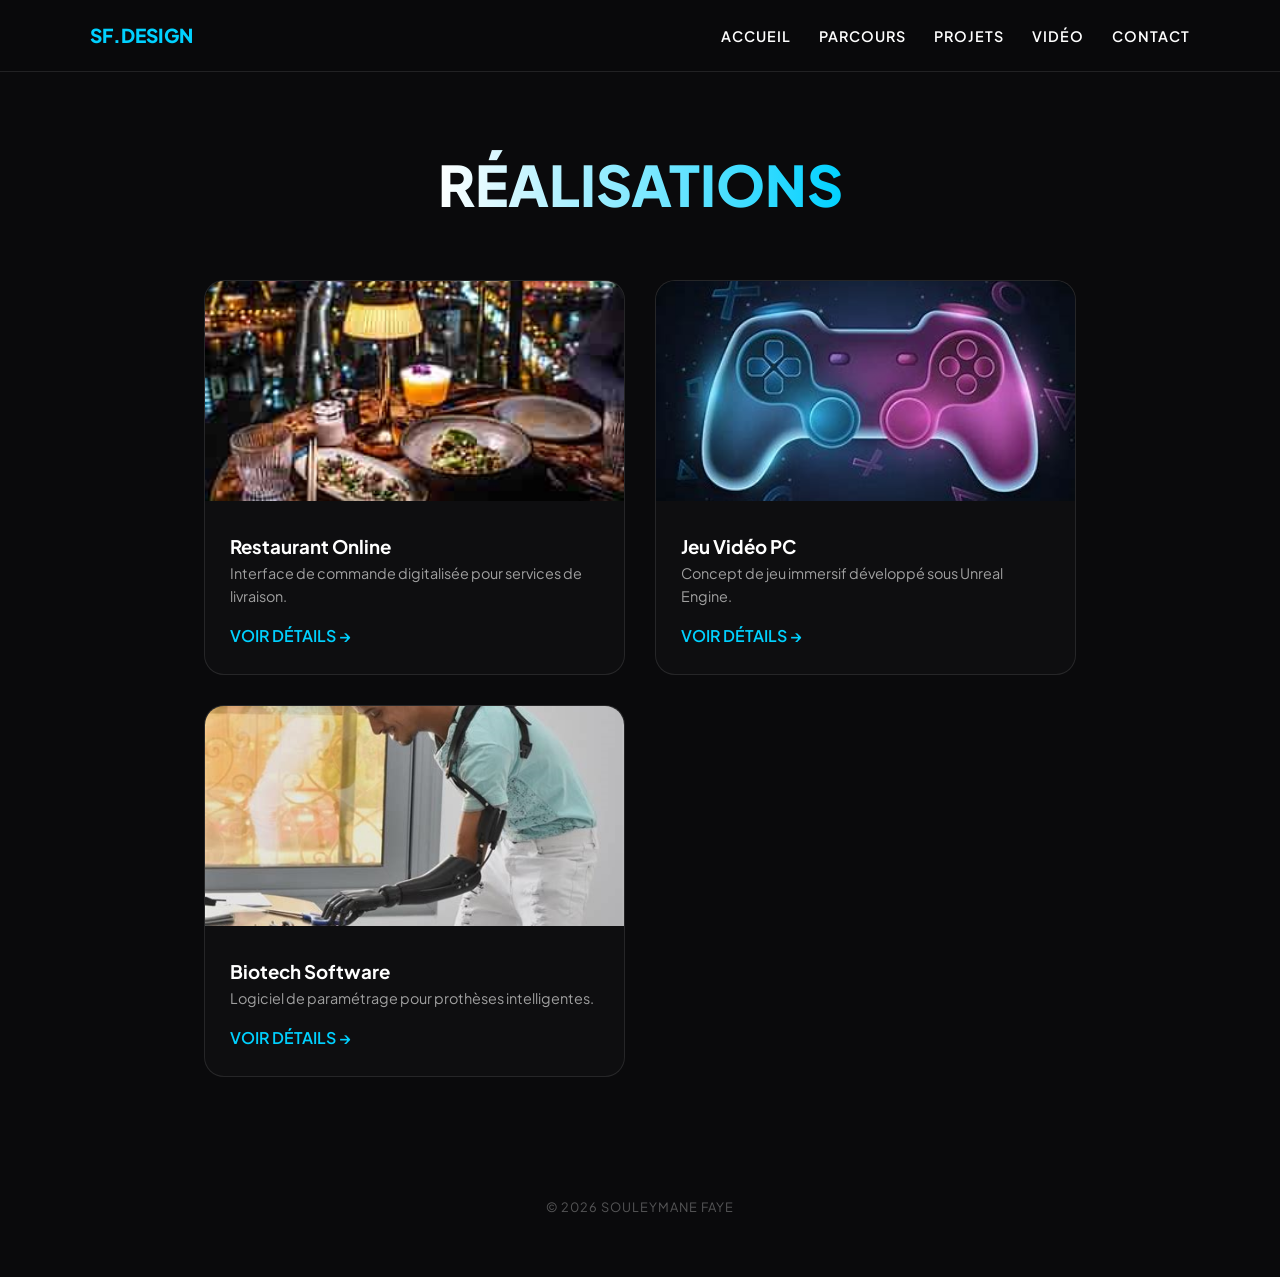
==== projects.html @ dd5fc980 "Initial commit" ====
<!DOCTYPE html>
<html lang="fr">

<head>
    <meta charset="UTF-8">
    <title>Mes Réalisations | SF</title>
    <link rel="icon" type="image/png" href="images/Logos.ico">
    <link rel="stylesheet" href="style.css">
</head>

<body>
    <nav class="navbar">
        <div class="nav-container">
            <div style="font-weight:800; color:var(--primary); font-size: 1.2rem;">SF.DESIGN</div>
            <div class="nav-links">
                <a href="index.html">Accueil</a>
                <a href="about.html">Parcours</a>
                <a href="projects.html">Projets</a>
                <a href="video.html">Vidéo</a>
                <a href="contact.html">Contact</a>
            </div>
        </div>
    </nav>

    <main>
        <h1>RÉALISATIONS</h1>
        <div class="grid">
            <div class="card">
                <img src="./images/resto.jpg" alt="Restaurant en ligne">
                <div class="card-body">
                    <h3>Restaurant Online</h3>
                    <p style="color: var(--text-dim); font-size: 0.9rem; margin-bottom: 15px;">Interface de commande
                        digitalisée pour services de livraison.</p>
                    <a href="grand.html#resto"
                        style="color: var(--primary); text-decoration: none; font-weight: 600;">VOIR DÉTAILS →</a>
                </div>
            </div>

            <div class="card">
                <img src="./images/jeux.jpg" alt="Jeu Vidéo">
                <div class="card-body">
                    <h3>Jeu Vidéo PC</h3>
                    <p style="color: var(--text-dim); font-size: 0.9rem; margin-bottom: 15px;">Concept de jeu immersif
                        développé sous Unreal Engine.</p>
                    <a href="grand.html#jeu"
                        style="color: var(--primary); text-decoration: none; font-weight: 600;">VOIR DÉTAILS →</a>
                </div>
            </div>

            <div class="card">
                <img src="./images/prothèse.jpg" alt="Prothèse Intelligente">
                <div class="card-body">
                    <h3>Biotech Software</h3>
                    <p style="color: var(--text-dim); font-size: 0.9rem; margin-bottom: 15px;">Logiciel de paramétrage
                        pour prothèses intelligentes.</p>
                    <a href="grand.html#pro"
                        style="color: var(--primary); text-decoration: none; font-weight: 600;">VOIR DÉTAILS →</a>
                </div>
            </div>
        </div>
    </main>

    <footer>© 2026 SOULEYMANE FAYE</footer>
</body>

</html>
---- style.css ----
@import url('https://fonts.googleapis.com/css2?family=Plus+Jakarta+Sans:wght@300;400;600;800&display=swap');

:root {
    --primary: #00d1ff;
    --bg: #0a0a0c;
    --card: rgba(255, 255, 255, 0.05);
    --border: rgba(255, 255, 255, 0.1);
    --text: #ffffff;
    --text-dim: #a0a0a0;
}

* {
    margin: 0;
    padding: 0;
    box-sizing: border-box;
}

body {
    background: var(--bg);
    color: var(--text);
    font-family: 'Plus Jakarta Sans', sans-serif;
    line-height: 1.6;
}

/* NAVIGATION ULTRA-PROPRE */
.navbar {
    position: fixed;
    top: 0;
    width: 100%;
    background: rgba(10, 10, 12, 0.95);
    backdrop-filter: blur(15px);
    border-bottom: 1px solid var(--border);
    z-index: 1000;
    padding: 20px 0;
}

.nav-container {
    width: 90%;
    max-width: 1100px;
    margin: 0 auto;
    display: flex;
    justify-content: space-between;
    align-items: center;
}

.nav-links a {
    color: white;
    text-decoration: none;
    margin-left: 25px;
    font-weight: 600;
    transition: 0.3s;
    font-size: 0.9rem;
    text-transform: uppercase;
    letter-spacing: 1px;
}

.nav-links a:hover {
    color: var(--primary);
}

/* STRUCTURE & CENTRAGE */
main {
    padding: 140px 5% 60px;
    max-width: 1000px;
    margin: 0 auto;
    display: flex;
    flex-direction: column;
    align-items: center;
    /* Centre tout le contenu horizontalement */
}

h1 {
    font-size: clamp(2rem, 8vw, 3.5rem);
    text-align: center;
    margin-bottom: 50px;
    font-weight: 800;
    background: linear-gradient(to right, #fff, var(--primary));
    -webkit-background-clip: text;
    -webkit-text-fill-color: transparent;
}

section {
    background: var(--card);
    border: 1px solid var(--border);
    border-radius: 24px;
    padding: 40px;
    margin-bottom: 40px;
    width: 100%;
    /* S'adapte au main centré */
    box-shadow: 0 10px 30px rgba(0, 0, 0, 0.3);
}

/* PAGE ACCUEIL : PHOTO & TEXTE */
.hero-content {
    display: flex;
    gap: 40px;
    align-items: center;
    justify-content: center;
    flex-wrap: wrap;
    text-align: center;
}

.profile-img {
    width: 280px;
    height: 280px;
    border-radius: 50%;
    /* Cercle parfait */
    border: 4px solid var(--primary);
    object-fit: cover;
    box-shadow: 0 0 20px rgba(0, 209, 255, 0.3);
}

/* PAGE VIDEO : CENTRAGE TOTAL */
.video-wrapper {
    display: flex;
    justify-content: center;
    align-items: center;
    width: 100%;
}

video {
    width: 100%;
    max-width: 800px;
    border-radius: 15px;
    border: 1px solid var(--border);
    box-shadow: 0 20px 40px rgba(0, 0, 0, 0.5);
}

/* PAGE CONTACT : ICONES & FORMULAIRE */
.contact-container {
    display: grid;
    grid-template-columns: repeat(auto-fit, minmax(300px, 1fr));
    gap: 40px;
    width: 100%;
}

.contact-info {
    display: flex;
    flex-direction: column;
    gap: 20px;
}

.info-item {
    display: flex;
    align-items: center;
    gap: 15px;
}

.info-item img {
    width: 24px;
    height: 24px;
    filter: invert(1);
    /* Rend les icônes noires blanches */
}

.form-group {
    margin-bottom: 20px;
}

input,
textarea {
    width: 100%;
    padding: 15px;
    background: rgba(255, 255, 255, 0.03);
    border: 1px solid var(--border);
    border-radius: 12px;
    color: white;
    font-family: inherit;
}

button {
    background: var(--primary);
    color: #000;
    font-weight: 800;
    border: none;
    padding: 18px;
    border-radius: 12px;
    cursor: pointer;
    width: 100%;
    transition: 0.3s;
}

button:hover {
    transform: scale(1.02);
    background: #fff;
}

/* GRILLE PROJETS (projects.html) */
.grid {
    display: grid;
    grid-template-columns: repeat(auto-fit, minmax(300px, 1fr));
    gap: 30px;
    width: 100%;
}

.card {
    background: rgba(255, 255, 255, 0.02);
    border-radius: 20px;
    border: 1px solid var(--border);
    overflow: hidden;
    transition: 0.4s;
}

.card:hover {
    transform: translateY(-10px);
    border-color: var(--primary);
}

.card img {
    width: 100%;
    height: 220px;
    object-fit: cover;
}

.card-body {
    padding: 25px;
}

footer {
    text-align: center;
    padding: 60px;
    opacity: 0.3;
    font-size: 0.8rem;
    letter-spacing: 1px;
}
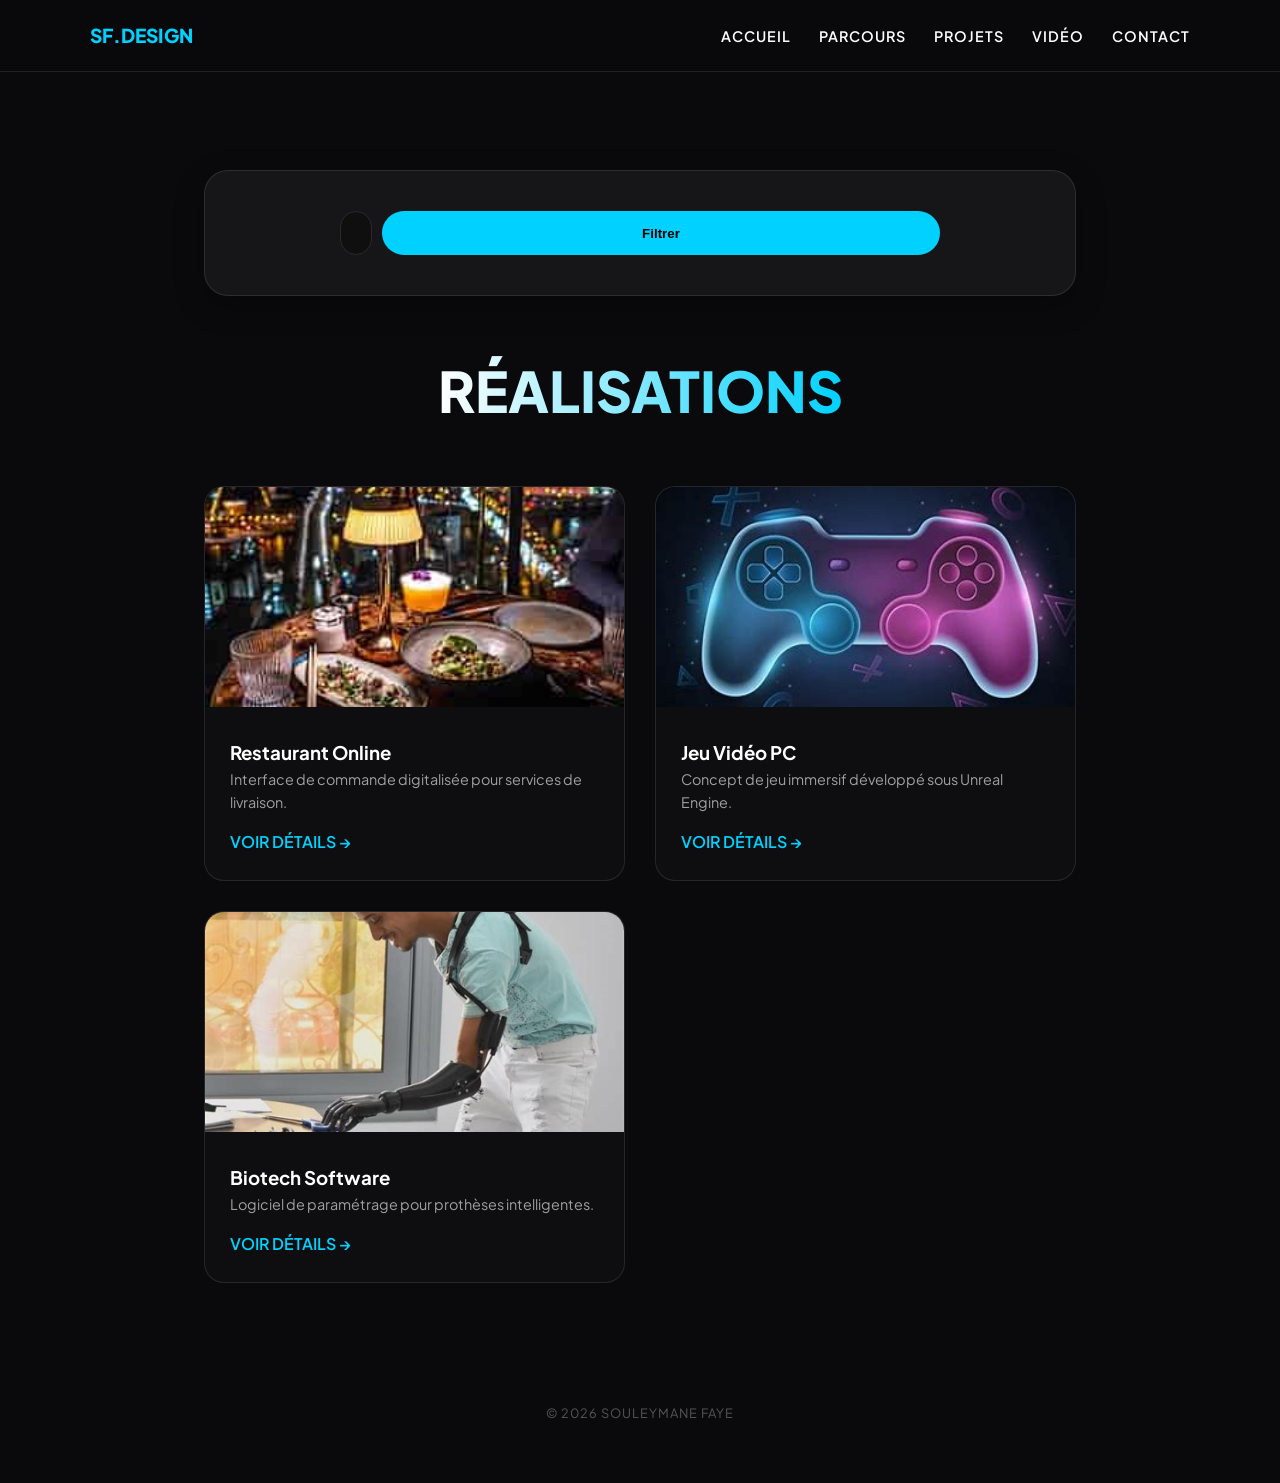
==== commit 10006b7c: "mise" ====
--- a/projects.html
+++ b/projects.html
@@ -23,6 +23,15 @@
     </nav>
 
     <main>
+        <section class="search-section">
+            <form action="#" method="GET" class="search-bar">
+                <label for="search" class="sr-only">Rechercher un projet :</label>
+                <div class="search-wrapper">
+                    <input type="text" id="search" name="q" placeholder="Ex: PHP, Arduino, MySQL...">
+                    <button type="submit" class="search-button">Filtrer</button>
+                </div>
+            </form>
+        </section>
         <h1>RÉALISATIONS</h1>
         <div class="grid">
             <div class="card">
--- a/style.css
+++ b/style.css
@@ -222,4 +222,100 @@
     opacity: 0.3;
     font-size: 0.8rem;
     letter-spacing: 1px;
+}
+/* --- Styles des Formulaires --- */
+
+.request-container {
+    margin-top: 40px;
+    padding: 30px;
+}
+
+.form-title {
+    color: var(--primary);
+    margin-bottom: 25px;
+    font-size: 1.5rem;
+}
+
+.input-group {
+    margin-bottom: 20px;
+    display: flex;
+    flex-direction: column;
+}
+
+.input-group label {
+    margin-bottom: 10px;
+    color: var(--primary);
+    font-weight: 600;
+}
+
+/* Style des champs de saisie */
+input[type="text"],
+input[type="date"],
+select,
+textarea {
+    padding: 12px 15px;
+    background-color: #0f0f0f;
+    border: 1px solid #2a2a2a;
+    border-radius: 10px;
+    color: #ffffff;
+    font-family: 'Poppins', sans-serif;
+    font-size: 1rem;
+    transition: border-color 0.3s ease;
+}
+
+input:focus,
+select:focus,
+textarea:focus {
+    outline: none;
+    border-color: var(--primary);
+}
+
+/* Boutons */
+.submit-button {
+    background-color: var(--primary);
+    color: #000;
+    padding: 15px;
+    border: none;
+    border-radius: 10px;
+    font-weight: 800;
+    cursor: pointer;
+    text-transform: uppercase;
+    letter-spacing: 1px;
+}
+
+.search-section {
+    margin: 30px 0 50px 0;
+}
+
+.search-wrapper {
+    display: flex;
+    max-width: 600px;
+    margin: 0 auto;
+    gap: 10px;
+}
+
+.search-wrapper input {
+    flex: 1;
+    border-radius: 30px;
+}
+
+.search-button {
+    padding: 0 25px;
+    border-radius: 30px;
+    background: var(--primary);
+    border: none;
+    font-weight: bold;
+    cursor: pointer;
+}
+
+/* Cacher le label de recherche visuellement mais le garder pour l'accessibilité */
+.sr-only {
+    position: absolute;
+    width: 1px;
+    height: 1px;
+    padding: 0;
+    margin: -1px;
+    overflow: hidden;
+    clip: rect(0, 0, 0, 0);
+    border: 0;
 }
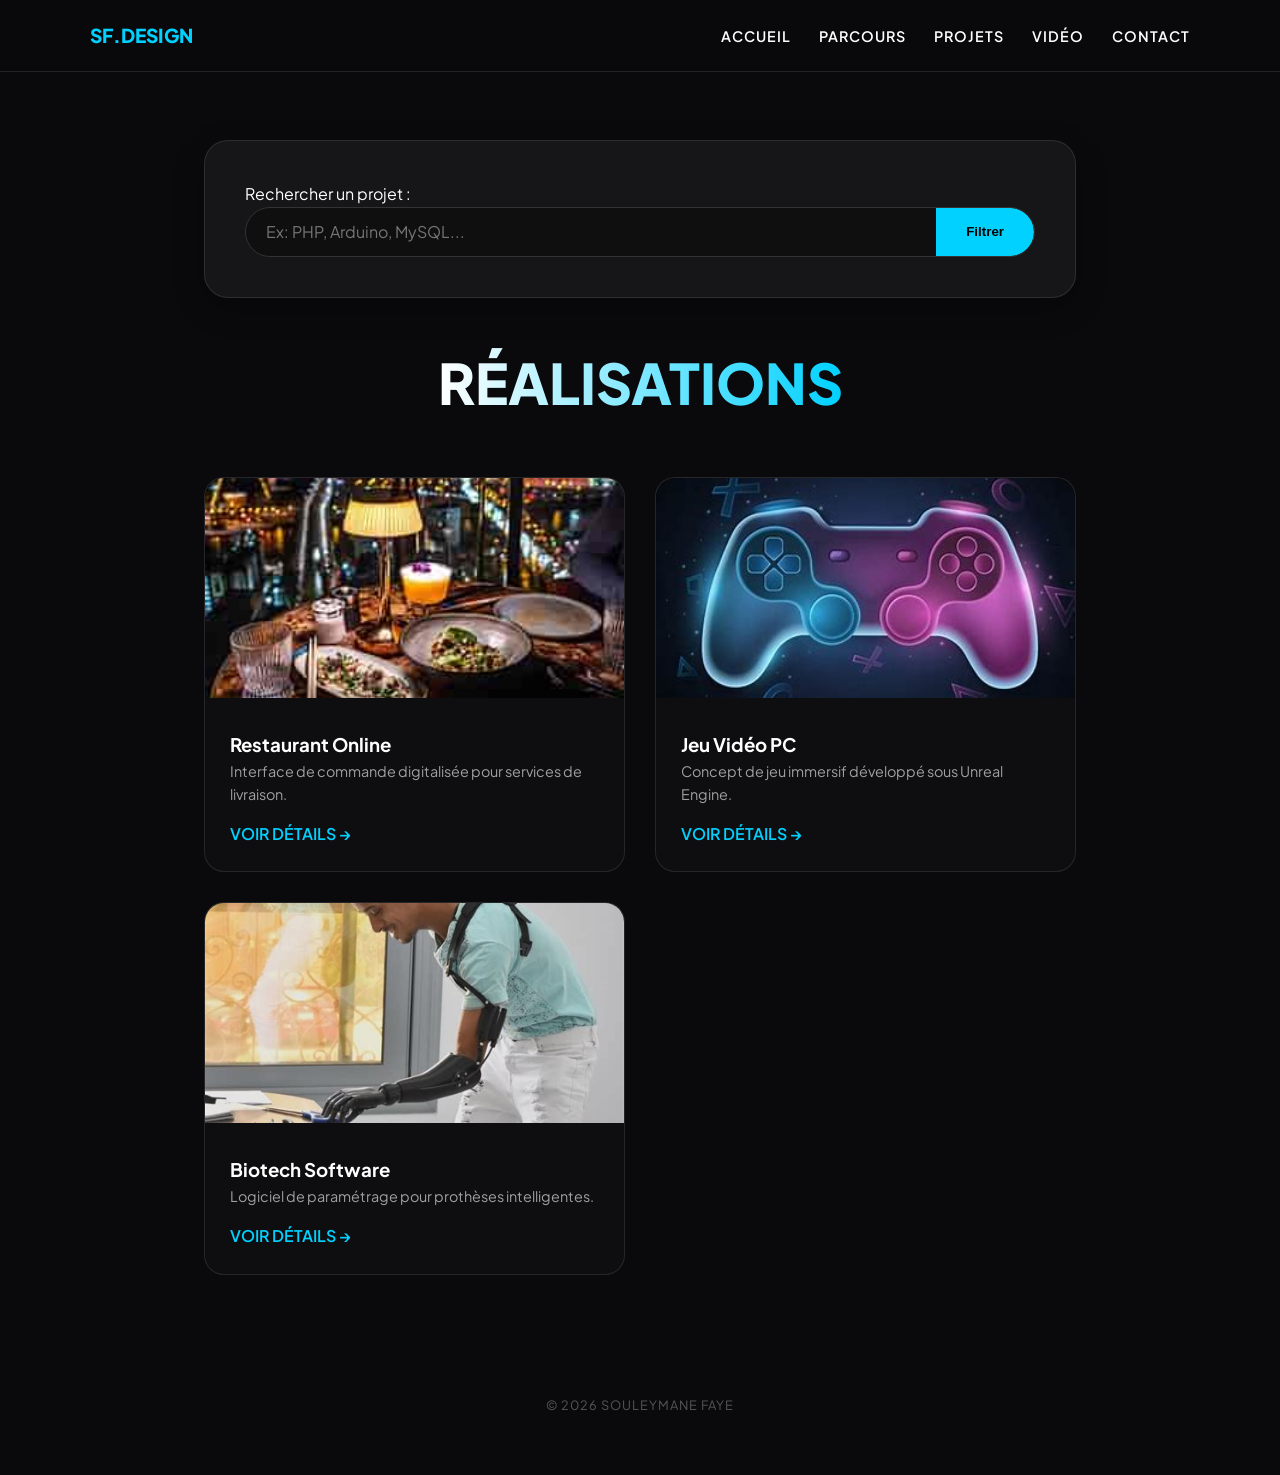
==== commit f684ccc8: "remise" ====
--- a/projects.html
+++ b/projects.html
@@ -27,10 +27,12 @@
             <form action="#" method="GET" class="search-bar">
                 <label for="search" class="sr-only">Rechercher un projet :</label>
                 <div class="search-wrapper">
-                    <input type="text" id="search" name="q" placeholder="Ex: PHP, Arduino, MySQL...">
+                    <input type="text" id="search" name="q" class="search-input"
+                        placeholder="Ex: PHP, Arduino, MySQL...">
                     <button type="submit" class="search-button">Filtrer</button>
                 </div>
             </form>
+        </section>
         </section>
         <h1>RÉALISATIONS</h1>
         <div class="grid">
--- a/style.css
+++ b/style.css
@@ -223,7 +223,7 @@
     font-size: 0.8rem;
     letter-spacing: 1px;
 }
-/* --- Styles des Formulaires --- */
+/* --- Styles des Formulaires (Version Finale Corrigée) --- */
 
 .request-container {
     margin-top: 40px;
@@ -248,19 +248,21 @@
     font-weight: 600;
 }
 
-/* Style des champs de saisie */
+/* Style des champs de saisie - Correction de visibilité du texte */
 input[type="text"],
 input[type="date"],
+input[type="email"],
 select,
 textarea {
     padding: 12px 15px;
     background-color: #0f0f0f;
     border: 1px solid #2a2a2a;
     border-radius: 10px;
-    color: #ffffff;
-    font-family: 'Poppins', sans-serif;
+    color: #ffffff !important;
+    /* Force l'écriture en blanc */
+    font-family: inherit;
     font-size: 1rem;
-    transition: border-color 0.3s ease;
+    transition: all 0.3s ease;
 }
 
 input:focus,
@@ -268,9 +270,11 @@
 textarea:focus {
     outline: none;
     border-color: var(--primary);
-}
-
-/* Boutons */
+    background-color: #1a1a1a;
+    /* Légère éclaircie au clic */
+}
+
+/* Bouton Envoyer du formulaire contact */
 .submit-button {
     background-color: var(--primary);
     color: #000;
@@ -283,39 +287,43 @@
     letter-spacing: 1px;
 }
 
-.search-section {
-    margin: 30px 0 50px 0;
-}
+/* --- Correction de la Barre de Recherche --- */
 
 .search-wrapper {
     display: flex;
-    max-width: 600px;
-    margin: 0 auto;
-    gap: 10px;
+    /* Aligne l'input et le bouton sur la même ligne */
+    background-color: #0f0f0f;
+    border: 1px solid #333;
+    border-radius: 50px;
+    overflow: hidden;
+    height: 50px;
+    /* On fixe une hauteur pour que ce soit propre */
 }
 
 .search-wrapper input {
     flex: 1;
-    border-radius: 30px;
+    /* L'input prend tout l'espace libre à gauche */
+    background: transparent !important;
+    border: none !important;
+    padding: 0 20px;
+    color: white !important;
+    font-size: 1rem;
+    outline: none;
+    min-width: 0;
+    /* Important pour éviter que l'input ne pousse le bouton dehors */
 }
 
 .search-button {
-    padding: 0 25px;
-    border-radius: 30px;
+    width: auto;
+    /* Le bouton ne prend que la place de son texte */
+    padding: 0 30px;
     background: var(--primary);
     border: none;
+    color: black;
     font-weight: bold;
     cursor: pointer;
-}
-
-/* Cacher le label de recherche visuellement mais le garder pour l'accessibilité */
-.sr-only {
-    position: absolute;
-    width: 1px;
-    height: 1px;
-    padding: 0;
-    margin: -1px;
-    overflow: hidden;
-    clip: rect(0, 0, 0, 0);
-    border: 0;
+    height: 100%;
+    /* Prend toute la hauteur de la barre */
+    border-radius: 0 50px 50px 0;
+    /* Arrondi seulement à droite */
 }
